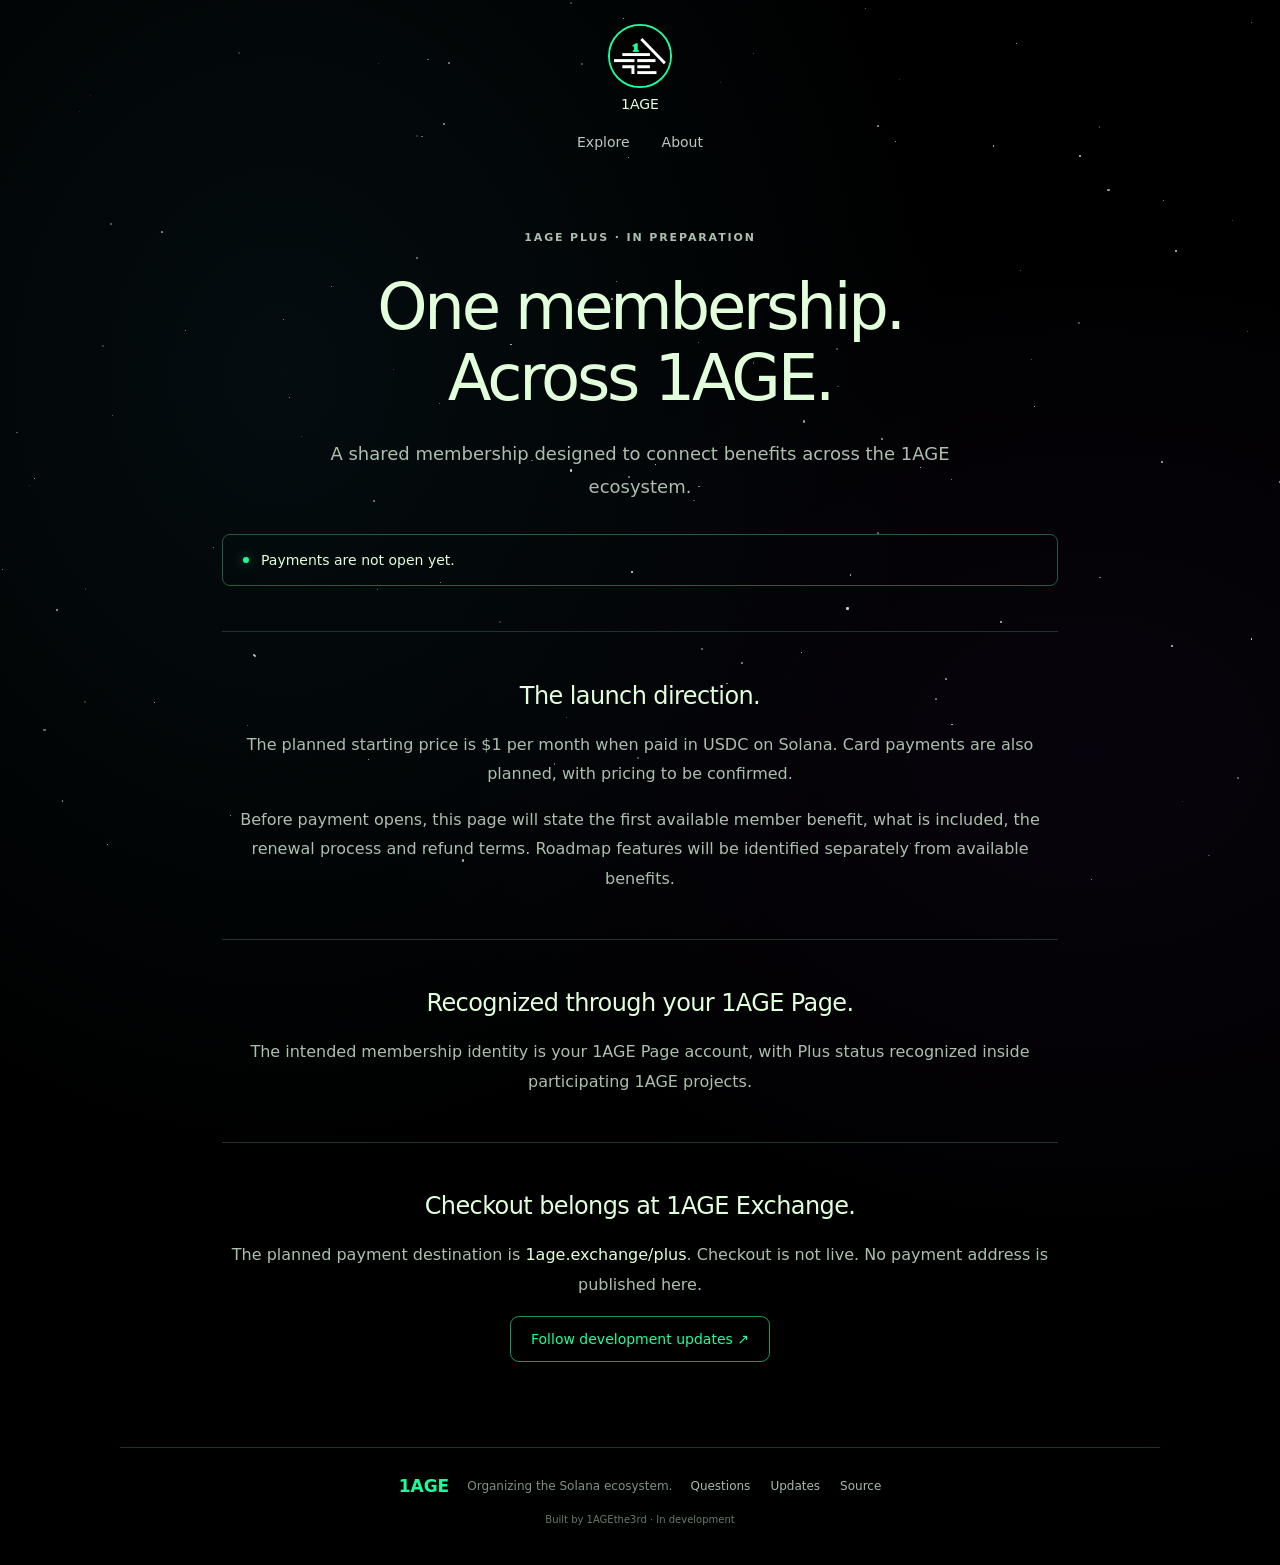
==== plus/index.html @ 96804abf "Unify flagship with 1AGE cosmic homepage" ====
<!doctype html>
<html lang="en"><head><meta charset="utf-8"><meta name="viewport" content="width=device-width,initial-scale=1">
<!-- 1AGE release: cosmic-console-20261019-r1 -->
<title>AGE</title><meta name="description" content="Learn about the planned 1AGE Plus membership, its $1 USDC pricing direction, and what will be published before payments open."><meta name="theme-color" content="#000000">
<link rel="canonical" href="https://1age.com/plus/"><meta property="og:type" content="website"><meta property="og:site_name" content="1AGE">
<meta property="og:title" content="1AGE Plus — Membership in preparation"><meta property="og:description" content="Learn about the planned 1AGE Plus membership, its $1 USDC pricing direction, and what will be published before payments open."><meta property="og:url" content="https://1age.com/plus/">
<meta property="og:image" content="https://1age.com/assets/1age-logo.png"><meta property="og:image:alt" content="1AGE logo"><meta name="twitter:card" content="summary">
<link rel="stylesheet" href="/style.css?v=console-r1">
<script type="application/ld+json">{"@context":"https://schema.org","@graph":[{"@type":"Organization","@id":"https://1age.com/#publisher","name":"1AGEthe3rd","url":"https://1age.com/about/","logo":"https://1age.com/assets/1age-logo.png","sameAs":["https://github.com/1AGEthe3rd"]},{"@type":"WebSite","@id":"https://1age.com/#website","name":"1AGE","alternateName":"1AGE.com","url":"https://1age.com/","description":"A discovery platform organizing the Solana ecosystem.","publisher":{"@id":"https://1age.com/#publisher"}},{"@type":"WebPage","@id":"https://1age.com/plus/#page","url":"https://1age.com/plus/","name":"1AGE Plus \u2014 Membership in preparation","description":"Learn about the planned 1AGE Plus membership, its $1 USDC pricing direction, and what will be published before payments open.","isPartOf":{"@id":"https://1age.com/#website"}}]}</script><link rel="stylesheet" href="/orbit-home.css?v=console-r1"><link rel="icon" href="/favicon.ico" sizes="16x16 32x32 48x48 64x64"><link rel="icon" type="image/png" sizes="96x96" href="/assets/favicon-1-96.png"><link rel="icon" type="image/svg+xml" sizes="any" href="/assets/favicon-1.svg?v=20261021"><link rel="apple-touch-icon" sizes="180x180" href="/assets/apple-touch-icon-1.png"></head>
<body class="content-page"><a class="skip" href="#main">Skip to content</a><div class="starfield" aria-hidden="true"></div>
<header class="site-header"><div class="header-hub"><div class="header-wings" id="header-wings" hidden></div><button class="brand" type="button" aria-label="1AGE menu" aria-expanded="false" aria-controls="header-wings"><span class="brand-circle"><img src="/assets/1age-logo.svg" alt="" width="84" height="84"></span><span class="brand-name">1AGE</span></button></div>
<nav aria-label="Main navigation"><a href="/ecosystem/">Explore</a><a href="/about/">About</a></nav></header>
<main id="main" class="article"><p class="eyebrow">1AGE PLUS · IN PREPARATION</p><h1>One membership.<br>Across 1AGE.</h1><p class="lead">A shared membership designed to connect benefits across the 1AGE ecosystem.</p><div class="membership-status"><span class="signal-dot"></span>Payments are not open yet.</div><section><h2>The launch direction.</h2><p>The planned starting price is $1 per month when paid in USDC on Solana. Card payments are also planned, with pricing to be confirmed.</p><p>Before payment opens, this page will state the first available member benefit, what is included, the renewal process and refund terms. Roadmap features will be identified separately from available benefits.</p></section><section><h2>Recognized through your 1AGE Page.</h2><p>The intended membership identity is your 1AGE Page account, with Plus status recognized inside participating 1AGE projects.</p></section><section><h2>Checkout belongs at 1AGE Exchange.</h2><p>The planned payment destination is <strong>1age.exchange/plus</strong>. Checkout is not live. No payment address is published here.</p></section><a class="button" href="/updates/">Follow development updates ↗</a></main>
<footer><a href="/">1AGE</a><span>Organizing the Solana ecosystem.</span><nav aria-label="Footer"><a href="/faq/">Questions</a><a href="/updates/">Updates</a><a href="https://github.com/1AGEthe3rd/1age" rel="noopener noreferrer">Source</a></nav><small>Built by 1AGEthe3rd · In development</small></footer>
<script src="/world.js?v=console-r1" defer></script><script src="/home-controls.js?v=console-r1" defer></script></body></html>
---- style.css ----
:root{color-scheme:dark;--green:#1bfd9c;--dormant:#e2ffdc;--muted:#9aa9a4;--line:#1b352b;--purple:#9945ff;font-family:Inter,ui-sans-serif,system-ui,-apple-system,BlinkMacSystemFont,"Segoe UI",sans-serif;background:#000;color:var(--dormant)}*{box-sizing:border-box}body{margin:0;background:radial-gradient(ellipse at 22% 24%,#07151a99,transparent 47%),radial-gradient(ellipse at 85% 48%,#14092060,transparent 46%),#000;min-height:100vh}a{color:var(--green);text-underline-offset:4px}button,input{font:inherit}button,a,input,summary{-webkit-tap-highlight-color:transparent}button{cursor:pointer}button:disabled{cursor:default}button:focus-visible,a:focus-visible,input:focus-visible,summary:focus-visible,.project-orbit:focus-visible{outline:2px solid var(--dormant);outline-offset:6px}button{color:var(--green);background:#06110c;border:1px solid var(--line)}a:hover{color:#fff}.sr-only{position:absolute;width:1px;height:1px;padding:0;margin:-1px;overflow:hidden;clip:rect(0,0,0,0);white-space:nowrap;border:0}.skip{position:fixed;top:0;left:16px;transform:translateY(-150%);z-index:30;padding:12px;background:#000}.skip:focus{transform:none}.site-header{max-width:1240px;margin:auto;padding:24px 32px;display:flex;align-items:center;justify-content:space-between;position:relative;z-index:4}.brand{display:inline-flex;gap:12px;align-items:center;color:#fff;text-decoration:none;font-size:21px;font-weight:800;letter-spacing:.02em}.brand img{object-fit:contain}.site-header nav{display:flex;gap:30px;align-items:center}.site-header nav a{font-size:14px;text-decoration:none;color:#bcc9c1}.site-header nav .plus-link{color:var(--green);border-bottom:1px solid var(--green);padding:9px 0}.plus-link span{margin-left:15px}.eyebrow{font-size:11px;font-weight:650;letter-spacing:.17em;line-height:1.8;color:var(--green)}.search-home{padding:28px 24px 0;text-align:center;position:relative;z-index:3}.search-home .eyebrow{margin:0 0 14px}.search-home h1{font-size:clamp(22px,3.2vw,42px);font-weight:500;letter-spacing:-.045em;margin:0 0 25px;color:#eef9f1}.search-form{display:flex;align-items:center;width:min(100%,640px);height:60px;margin:auto;border:1px solid #2a6750;border-radius:14px;background:#000e;box-shadow:0 0 30px #1bfd9c09}.search-form>span{font-size:31px;margin:0 15px;color:var(--green)}.search-form input{width:0;flex:1;min-width:0;background:none;border:0;color:#fff;padding:15px 0;outline-offset:0}.search-form input::placeholder{color:#71877a;font-size:14px}.search-form button{height:44px;padding:0 18px;margin-right:7px;border-radius:9px;border-color:#276047;background:#0a2417;font-size:13px}.search-form button:hover{background:var(--green);color:#000}.search-form button span{margin-left:10px}.quick-links{display:flex;gap:20px;flex-wrap:wrap;justify-content:center;margin-top:14px}.quick-links button{border:0;background:transparent;padding:7px 0;font-size:12px;color:#9baea0}.quick-links button:hover{color:var(--green)}.universe{text-align:center;max-width:1100px;margin:38px auto 50px;position:relative}.world-caption{font-size:11px;letter-spacing:.15em;display:flex;justify-content:center;align-items:center;gap:10px;color:var(--green)}.world-caption>span:last-child{color:#778d80;letter-spacing:0;margin-left:4px}.signal-dot{display:inline-block;width:6px;height:6px;border-radius:100%;background:var(--green);box-shadow:0 0 12px #1bfd9c99;flex:none}.world-scene{--earth:clamp(160px,26vw,300px);height:510px;position:relative;isolation:isolate;margin-top:8px}.project-orbit{position:absolute;width:min(88%,780px);height:400px;left:50%;top:50%;transform:translate(-50%,-50%);border:1px dashed #1bfd9c25;border-radius:50%;touch-action:none;z-index:3;outline-offset:10px}.project-planet{position:absolute;left:50%;top:50%;--planet-size:68px;width:var(--planet-size);height:var(--planet-size);border-radius:100%;background:radial-gradient(circle at 45% 35%,#15171b,#050708 75%);border:2px solid var(--accent);display:grid;place-items:center;color:var(--accent);text-decoration:none;transform:translate(calc(-50% + var(--x,0px)),calc(-50% + var(--y,0px)));will-change:transform}.project-planet:hover,.project-planet:active{background:var(--accent);color:#000}.project-planet svg{width:65%;height:65%;pointer-events:none}.project-planet>span{position:absolute;top:calc(100% + 7px);left:50%;transform:translateX(-50%);white-space:nowrap;font-size:10px;letter-spacing:.06em;color:var(--accent);background:#000d;padding:2px 7px;border-radius:4px;pointer-events:none}.world-globe{position:absolute;top:50%;left:50%;width:var(--earth);height:var(--earth);transform:translate(-50%,-50%);border:1px solid var(--green);border-radius:50%;padding:0;overflow:hidden;background:#1b1030;z-index:4;box-shadow:0 0 0 6px #1bfd9c09,0 0 45px #1bfd9c0b}.globe-texture{position:absolute;inset:0;background-image:url('/assets/world-atlas.png');background-size:600% 400%;background-position:0 0;background-repeat:no-repeat;border-radius:50%}.saturn{width:calc(var(--earth)*1.82);height:calc(var(--earth)*.50);border:1px solid #1bfd9caa;border-radius:50%;position:absolute;left:50%;top:50%;transform:translate(-50%,-50%) rotate(-16deg);background:radial-gradient(ellipse,transparent 56%,#1bfd9c20 57%,#1bfd9c0d 66%,transparent 67%);box-shadow:inset 0 0 0 10px #1bfd9c0b;pointer-events:none}.saturn.back{z-index:1}.saturn.front{z-index:5;clip-path:inset(50% 0 0 0)}.world-controls{display:flex;align-items:center;justify-content:center;gap:16px;margin:0 auto 18px;position:relative;z-index:4}.world-controls button{height:38px;width:42px;border:1px solid #24563e;border-radius:9px;font-size:21px}.world-controls span{font-size:11px;color:#81938a}.text-link{font-size:12px;text-decoration:none;color:var(--green);display:inline-block}.starfield{position:fixed;inset:0;pointer-events:none;overflow:hidden;z-index:0}.star{position:absolute;width:2px;height:2px;background:#b9e8dc;border-radius:50%;opacity:.4}.star.bright{width:3px;height:3px;box-shadow:0 0 10px 3px #70b9ff30;animation:shimmer 7s ease-in-out infinite}.star.bright::after{content:"";height:1px;width:11px;position:absolute;left:-4px;top:1px;background:#b5e8ff77}@keyframes shimmer{50%{opacity:.25}0%,100%{opacity:.9}}main,footer{position:relative}.results-section{max-width:1040px;margin:0 auto;padding:0 32px 45px}.results-header{display:flex;flex-wrap:wrap;gap:12px;justify-content:space-between;border-top:1px solid var(--line);padding-top:23px}.results-header h2{font-size:14px;font-weight:450;margin:0}.index-note{font-size:11px;color:#84988b}.results{display:grid;grid-template-columns:repeat(auto-fit,minmax(min(100%,270px),1fr));gap:20px;margin-top:20px}.result-card{padding:23px 0;border-top:1px solid var(--line)}.result-topline{display:flex;justify-content:space-between;align-items:center;gap:15px}.result-topline h2{font-size:20px;margin:0}.result-type,.result-status,.result-tags{font-size:11px;color:#8fa898}.result-status{text-transform:uppercase;letter-spacing:.1em}.result-description{font-size:14px;line-height:1.7;color:#b8c9bd}.result-tags{display:flex;flex-wrap:wrap;gap:10px;margin-bottom:20px}.result-link{font-size:12px}.empty-state{padding:15px 0;color:#b8c9bd;font-size:14px}.platform-intro{max-width:1040px;margin:auto;padding:45px 32px 65px;border-top:1px solid var(--line)}.platform-intro h2,.plus-strip h2{font-size:clamp(27px,4vw,43px);font-weight:450;line-height:1.2;letter-spacing:-.035em;margin:18px 0}.platform-intro>p:not(.eyebrow){max-width:600px;line-height:1.85;color:#a8bcae;font-size:15px}.platform-intro .text-link{margin-top:10px}.plus-strip{max-width:976px;margin:0 auto 70px;border-top:1px solid #24533d;border-bottom:1px solid #24533d;background:linear-gradient(100deg,#0b201260,#0000);padding:35px 25px;display:flex;gap:40px;justify-content:space-between;align-items:center}.plus-strip h2{font-size:27px}.plus-strip p:not(.eyebrow){color:#9eafa4;line-height:1.7;max-width:510px;font-size:14px}.button{display:inline-block;border:1px solid #1bfd9c99;color:var(--green);padding:14px 20px;border-radius:9px;text-decoration:none;font-size:13px;white-space:nowrap}.button:hover{background:var(--green);color:#000}footer{max-width:1040px;margin:auto;padding:28px 32px 40px;border-top:1px solid var(--line);display:flex;flex-wrap:wrap;gap:18px;align-items:center;font-size:12px;color:#7e9285}footer>a{font-size:17px;font-weight:700;text-decoration:none}footer nav{margin-left:auto;display:flex;gap:20px}footer nav a{color:#a7baad;text-decoration:none}footer small{flex-basis:100%;font-size:10px;color:#657b6c}.article{max-width:900px;padding:55px 32px 85px;margin:auto}.article>h1{font-size:clamp(35px,6vw,64px);font-weight:450;letter-spacing:-.05em;line-height:1.1;margin:24px 0}.lead{font-size:18px;line-height:1.8;color:#acbfaf;max-width:700px}.article section,.directory-entry,.update-entry{margin-top:45px;border-top:1px solid var(--line);padding-top:30px;scroll-margin-top:24px}.article h2{font-size:24px;font-weight:500;letter-spacing:-.025em}.article p{line-height:1.85;color:#acbfaf}.article a{font-size:14px}.article strong{color:var(--dormant);font-weight:500}.ecosystem-entry{display:flex;gap:30px}.entry-icon{flex:none;width:58px;height:58px;color:var(--accent);margin-top:8px}.entry-icon svg{width:100%;height:100%}.ecosystem-entry h2{margin:10px 0;color:var(--accent)}.ecosystem-entry .lead-small{font-size:19px;color:var(--dormant);margin:0}.ecosystem-entry .eyebrow{font-size:10px}.membership-status{margin:30px 0;padding:17px 20px;border:1px solid #255c41;display:flex;align-items:center;gap:12px;font-size:14px;border-radius:8px}.article details{border-bottom:1px solid var(--line);padding:25px 0}.article summary{cursor:pointer;font-size:18px;line-height:1.6}.article details p{margin-bottom:0}.update-entry time{font-size:12px;color:var(--green)}.directory-entry .eyebrow{font-size:10px}
@media(min-width:1200px){.world-scene{height:550px}.project-orbit{height:420px}}@media(max-width:700px){.search-home h1{font-size:28px;margin-bottom:20px}.search-form{height:56px}.quick-links{gap:20px}.universe{margin-top:34px}.world-caption{font-size:9px;gap:7px}.world-caption>span:last-child{font-size:10px}.world-scene{--earth:clamp(150px,42vw,230px);height:390px;margin-top:4px}.project-orbit{width:76%;height:300px}.project-planet{--planet-size:54px}.project-planet>span{font-size:8px}.world-controls{gap:10px}.world-controls span{font-size:10px}.world-controls button{width:36px;height:34px}.results-section,.platform-intro{padding-left:24px;padding-right:24px}.plus-strip{margin:0 24px 50px;display:block;padding:25px 0;background:transparent}.plus-strip .button{margin-top:14px}.article{padding:35px 24px 65px}.lead{font-size:16px}.ecosystem-entry{gap:20px}.entry-icon{width:40px;height:40px}.article h2{font-size:22px}footer{margin:0 24px;padding:25px 0}footer>span{font-size:10px}}@media(max-width:370px){.search-home h1{font-size:25px}.world-caption>span:last-child{display:none}.project-planet{--planet-size:48px}.project-orbit{width:74%;height:275px}}

/* Shared cinematic World treatment. */
[hidden]{display:none!important}
.site-header{flex-direction:column;justify-content:center;gap:20px;padding:24px 20px 12px}
.brand{flex-direction:column;gap:3px;font-size:25px;letter-spacing:.12em;line-height:1.2}
.brand img{width:84px;height:84px;aspect-ratio:1;object-fit:contain;border-radius:50%;background:#000}
.site-header nav{justify-content:center;gap:32px}
.site-header nav a{display:inline-block;font-size:14px}
.search-home{padding-top:20px}
.search-form{display:grid;grid-template-columns:44px minmax(0,1fr) auto;gap:10px;padding:7px;height:auto;min-height:60px}
.search-form>span{margin:0;font-size:30px}
.search-form input{appearance:none;-webkit-appearance:none;display:block;width:100%;min-width:0;max-width:100%;height:44px;padding:10px 4px;margin:0;border:0;border-radius:5px;background:#000;box-shadow:none;outline:none}
.search-form input:focus-visible{outline:0;box-shadow:inset 0 -2px var(--green)}
.search-form:focus-within{border-color:var(--green);box-shadow:0 0 18px #1bfd9c18}
.search-form button{margin:0;flex-shrink:0;white-space:nowrap}
.world-scene{touch-action:auto}
.project-orbit{z-index:6;pointer-events:none}
.project-planet{pointer-events:auto;background:#000}
.project-planet.is-selected{box-shadow:0 0 0 4px #000,0 0 0 5px var(--accent)}
.project-planet:hover,.project-planet:active{background:var(--accent);color:#000}
.globe-texture{background-image:url('/assets/world-surface.png');background-size:200% 100%}
.globe-blend{opacity:0}
.saturn{background:transparent url('/assets/world-ring.svg') center/100% 100% no-repeat;border:0;box-shadow:none;animation:ring-balance 110s ease-in-out infinite;transform-origin:center}
@keyframes ring-balance{0%,100%{transform:translate(-50%,-50%) rotate(-16deg) scaleY(1)}33%{transform:translate(-50%,-50%) rotate(-13deg) scaleY(1.07)}66%{transform:translate(-50%,-50%) rotate(-19deg) scaleY(.96)}}
.project-preview{width:100%;margin:0 auto 60px;padding:30px 0 0;border-top:1px solid var(--line);text-align:center}
.project-preview>h2{font-size:clamp(26px,4vw,40px);font-weight:500;margin:12px 20px;color:var(--dormant)}
.project-preview>p{margin:12px 24px;color:#a8bcae;line-height:1.7}
.project-preview>p.eyebrow{color:var(--green)}
.preview-controls{display:flex;justify-content:center;align-items:center;gap:18px;margin:22px 0}
.preview-controls button{width:40px;height:36px;border-radius:9px;font-size:20px}
.preview-controls span{font-size:12px;color:var(--muted)}
.preview-track{display:flex;gap:24px;overflow-x:auto;overscroll-behavior-x:contain;scroll-snap-type:x mandatory;padding:8px max(24px,calc((100vw - 1320px)/2)) 26px;scrollbar-color:#1bfd9c60 #070c09;scroll-padding-inline:24px;text-align:center}
.preview-card{display:flex;flex:0 0 clamp(300px,32vw,450px);flex-direction:column;align-items:center;scroll-snap-align:start;border:1px solid #1b352b;border-radius:18px;background:#000;color:var(--dormant);padding:0 24px 28px;text-decoration:none;overflow:hidden}
.preview-card:hover{border-color:var(--accent);color:var(--dormant)}
.preview-art{width:calc(100% + 48px);height:170px;display:grid;place-items:center;background:radial-gradient(ellipse at center,#11231c 0,#000 70%);color:var(--accent);position:relative;margin-bottom:24px}
.preview-art::before{content:'';position:absolute;width:170px;height:55px;border:1px solid var(--accent);border-radius:50%;transform:rotate(-20deg);opacity:.45}
.preview-art svg{position:relative;width:75px;height:75px;padding:8px;border-radius:50%;background:#000}
.preview-card h3{font-size:23px;font-weight:500;line-height:1.3;margin:12px 0}
.preview-card p{font-size:14px;line-height:1.8;color:#9fb3a5;margin:0 0 24px}
.preview-card .text-link{margin-top:auto}
.platform-intro,.plus-strip,.article{text-align:center}
.platform-intro>p:not(.eyebrow),.plus-strip p:not(.eyebrow),.lead{margin-left:auto;margin-right:auto}
.plus-strip{flex-direction:column;gap:12px}
.ecosystem-entry{flex-direction:column;align-items:center;gap:12px}
footer{justify-content:center;text-align:center}footer nav{margin-left:0;justify-content:center}footer small{text-align:center}
@media(max-width:700px){.brand img{width:76px;height:76px}.search-form{grid-template-columns:30px minmax(0,1fr) auto;gap:6px}.search-form button{padding:0 12px}.search-form button span{margin-left:4px}.search-form input::placeholder{font-size:12px}.preview-track{gap:16px;padding-left:24px;padding-right:24px}.preview-card{flex-basis:82vw;max-width:380px}.preview-art{height:145px}.project-preview{margin-bottom:40px}}
@media(prefers-reduced-motion:reduce){*,*::before,*::after{animation:none!important;scroll-behavior:auto!important}.project-planet{will-change:auto}}

/* Interactive workspace: circular previews directly beneath the World controls. */
.world-globe{border-color:#9945ff;background:#000;box-shadow:0 0 0 6px #9945ff10,0 0 35px #9945ff14}
.universe{margin-bottom:4px}
.world-controls{margin-bottom:6px}
.project-preview{border:0;margin-top:0;padding-top:4px;margin-bottom:20px}
.orbit-preview-heading{display:flex;justify-content:center;align-items:center;gap:14px;margin:2px 20px 10px}
.orbit-preview-heading .eyebrow{margin:0}
.orbit-preview-heading h2{font-size:18px;font-weight:500;margin:0}
.preview-track{padding-top:8px;padding-bottom:12px;gap:28px}
.preview-card{flex-basis:clamp(240px,28vw,360px);border:0;background:transparent;border-radius:0;padding:0 12px 12px;overflow:visible}
.preview-card:hover{border:0}
.preview-art{width:100%;height:auto;aspect-ratio:1;border-radius:50%;border:2px solid var(--accent);background:radial-gradient(circle at 45% 40%,#10231c,#000 70%);overflow:hidden;margin:0 0 14px;box-shadow:inset 0 0 35px #000}
.preview-art::before{width:80%;height:27%;opacity:.6}
.preview-art svg{width:38%;height:38%;padding:8%;box-sizing:content-box;border:1px solid var(--accent)}
.preview-card:hover .preview-art{box-shadow:0 0 22px #1bfd9c18,inset 0 0 35px #000}
.preview-card .eyebrow{font-size:10px}
.preview-card h3{font-size:18px;line-height:1.45;margin:8px 0}
.preview-card p{position:absolute;width:1px;height:1px;overflow:hidden;clip-path:inset(50%);white-space:nowrap}
.preview-card .text-link{font-size:11px;margin-top:5px}
.preview-controls{margin:6px 0 20px}
.workspace-links{display:flex;flex-wrap:wrap;justify-content:center;gap:28px;padding:16px 24px 32px}
.workspace-links a{font-size:13px;text-decoration:none}
@media(max-width:700px){.preview-track{gap:18px}.preview-card{flex-basis:68vw;max-width:300px}.preview-art{height:auto}.orbit-preview-heading{gap:10px}.orbit-preview-heading h2{font-size:16px}}

/* One compact emblem/name lockup, reused by every project header. */
.brand{gap:0}
.brand-name{position:relative;margin-top:-20px;line-height:1;font-size:22px;letter-spacing:.08em;z-index:1}
.world-entry{position:absolute;z-index:8;left:50%;top:calc(50% + var(--earth)*.1);transform:translateX(-50%);background:#000;border:1px solid var(--green);border-radius:30px;padding:12px 17px;font-size:11px;font-weight:700;letter-spacing:.08em;white-space:nowrap;box-shadow:0 0 18px #000}
.world-entry:hover{background:var(--green);color:#000}
.world-entry>span{font-size:18px;vertical-align:middle;margin-right:5px}
.project-switcher{margin:0 auto 22px;width:min(100%,1000px);padding:0 24px}
.strip-heading{display:flex;justify-content:center;gap:16px;align-items:center;margin-bottom:10px}
.strip-heading h2{font-size:11px;letter-spacing:.15em;color:var(--green);font-weight:600}
.strip-heading>span{font-size:11px;color:var(--muted)}
.project-strip{display:flex;gap:24px;overflow-x:auto;scroll-snap-type:x mandatory;scroll-padding-inline:12px;overscroll-behavior-x:contain;padding:12px 12px 20px;scrollbar-color:#1bfd9c60 #070c09}
.project-tile{display:flex;flex:0 0 144px;flex-direction:column;align-items:center;gap:12px;background:transparent;border:0;padding:4px 4px 10px;scroll-snap-align:center;color:var(--accent);font-size:12px}
.project-tile-icon{display:grid;place-items:center;width:102px;height:102px;border-radius:50%;border:2px solid var(--accent);background:#000}
.project-tile-icon svg{width:58%;height:58%;pointer-events:none}
.project-tile[aria-pressed="true"] .project-tile-icon{background:var(--accent);color:#000;box-shadow:0 0 18px #1bfd9c18}
.preview-card{flex:0 0 42%;max-width:none}
.preview-art{width:min(100%,340px);align-self:center}
.preview-track,.project-strip{cursor:grab;user-select:none;-webkit-user-select:none}
.is-dragging{cursor:grabbing;scroll-snap-type:none}
.workspace-links button{border:0;background:transparent;padding:0;font-size:13px}
.world-dialog{width:min(460px,calc(100vw - 36px));max-height:85vh;overflow:auto;padding:32px 28px;background:#000;color:var(--green);border:1px solid var(--green);border-radius:24px;text-align:center;box-shadow:0 0 80px #1bfd9c12}
.world-dialog::backdrop{background:#000c;backdrop-filter:blur(5px)}
.world-dialog h2{font-size:27px;font-weight:500;margin:16px 0 24px}
.world-dialog p{font-size:13px;line-height:1.8;color:#b0c7b9}
.world-dialog .eyebrow{color:var(--green)}
.world-dialog .dialog-close{position:absolute;right:12px;top:10px;font-size:26px;border:0;background:transparent;width:36px;height:36px}
.world-native-link{display:block;padding:16px;border:1px solid var(--green);border-radius:30px;background:var(--green);color:#000;text-decoration:none;font-size:16px;font-weight:650}
.world-dialog>[data-browse-projects]{display:block;width:100%;padding:14px;border-radius:30px;margin:22px 0 16px;border-color:#2b6d4e;background:#000}
.world-dialog .world-entry-note{font-size:11px;color:#849d8c;margin-bottom:0}
@media(max-width:700px){.brand-name{margin-top:-18px;font-size:20px}.project-switcher{padding:0 16px}.project-tile{flex-basis:124px}.project-tile-icon{width:90px;height:90px}.project-strip{gap:16px}.preview-card{flex-basis:78%;max-width:none}.preview-art{width:min(100%,300px)}.world-entry{padding:8px 12px;font-size:9px;top:calc(50% + var(--earth)*.08)}}

/* The homepage is a viewport-sized workspace, on mouse and touch laptops alike. */
.home-screen{height:100vh;height:100dvh;min-height:0;display:flex;flex-direction:column;padding:env(safe-area-inset-top) env(safe-area-inset-right) env(safe-area-inset-bottom) env(safe-area-inset-left)}
.home-screen .site-header{flex:none;width:100%;padding:6px 16px 8px;gap:0}
.home-screen .brand img{width:64px;height:64px}
.home-screen .brand-name{font-size:18px;margin-top:-16px}
.home-screen #main{flex:1;min-height:0;display:flex;flex-direction:column}
.home-screen .search-home{flex:none;padding:0 20px}
.home-screen .search-home h1.sr-only{margin:0}
.home-screen .search-form{min-height:52px;padding:4px;grid-template-columns:34px minmax(0,1fr) auto}
.home-screen .search-form input{height:40px;font-size:16px}
.home-screen .search-form button{height:40px}
.home-screen .quick-links{margin-top:4px;gap:20px}
.home-screen .quick-links button{padding:5px 0;font-size:11px}
.home-screen .universe{flex:1;min-height:0;display:flex;flex-direction:column;width:min(100%,1100px);margin:0 auto}
.home-screen .world-scene{flex:1;min-height:0;height:auto;margin:0;container-type:size;--earth:min(34cqw,max(40px,calc(100cqh - 180px)),300px)}
.home-screen .project-orbit{width:min(calc(100cqw - 100px),max(120px,calc(180cqh - 180px)),780px);height:min(420px,max(60px,calc(100cqh - 120px)))}
.home-screen .project-planet{--planet-size:clamp(40px,min(9cqw,16cqh),76px)}
.home-screen .world-controls{flex:none;min-height:44px;gap:14px;padding:4px 12px 8px;margin:0}
.home-screen .world-controls button{height:34px;width:40px}
.home-screen .world-controls span{font-size:11px}
.home-screen .world-entry{font-size:10px;padding:9px 14px}
.home-screen .project-planet>span{font-size:9px;top:calc(100% + 4px)}
.world-scene,.project-orbit,.project-planet,.world-globe,.world-entry{touch-action:pinch-zoom}
.world-scene{user-select:none;-webkit-user-select:none}
.project-planet{-webkit-user-drag:none}
.home-screen .results-section{position:fixed;z-index:25;left:50%;top:150px;transform:translateX(-50%);width:min(calc(100% - 32px),850px);max-height:calc(100dvh - 180px);overflow:auto;overscroll-behavior:contain;background:#000;border:1px solid #276047;border-radius:20px;padding:18px 22px;box-shadow:0 12px 80px #000}
.home-screen .results-header{padding-top:0;border:0;align-items:center;gap:8px}
.home-screen .results-header .index-note{flex-basis:100%}
.home-screen [data-close-results]{margin-left:auto;width:36px;height:36px;border-radius:50%;font-size:24px;flex:none}
@media(max-width:700px){
 .home-screen .site-header{padding-top:4px;padding-bottom:7px}
 .home-screen .brand img{width:58px;height:58px}
 .home-screen .brand-name{font-size:17px;margin-top:-15px}
 .home-screen .search-home{padding:0 14px}
 .home-screen .search-form{grid-template-columns:24px minmax(0,1fr) auto;gap:4px}
 .home-screen .quick-links{gap:16px}
 .home-screen .world-scene{--earth:min(48cqw,max(40px,calc(100cqh - 154px)),230px)}
 .home-screen .project-orbit{width:calc(100cqw - 76px);height:min(440px,max(60px,calc(100cqh - 104px)))}
 .home-screen .project-planet{--planet-size:clamp(40px,min(14cqw,17cqh),60px)}
 .home-screen .world-controls{gap:10px}
 .home-screen .world-controls span{font-size:10px}
 .home-screen .saturn{display:none;animation:none}
 .home-screen .world-entry{font-size:9px;padding:7px 9px}
}
@media(max-height:480px){
 .home-screen .site-header{padding:2px 12px 4px}
 .home-screen .brand img{width:42px;height:42px}
 .home-screen .brand-name{font-size:13px;margin-top:-11px}
 .home-screen .quick-links{display:none}
 .home-screen .search-form{min-height:44px}
 .home-screen .search-form input,.home-screen .search-form button{height:34px}
 .home-screen .world-controls{min-height:38px;padding-bottom:4px}
}
---- orbit-home.css ----
:root{--ui-planet-size:64px;--planet-label-gap:6px}
.header-hub{position:relative;width:100%;display:flex;justify-content:center}
.brand{position:relative;display:flex;align-items:center;flex-direction:column;padding:0;gap:var(--planet-label-gap);border:0;background:transparent;color:var(--dormant);font:inherit;letter-spacing:0;z-index:2}
.brand-circle,.header-planet-circle{width:var(--ui-planet-size);height:var(--ui-planet-size);border:2px solid var(--purple);border-radius:50%;display:grid;place-items:center;background:#000;overflow:hidden}
.home-screen .brand .brand-circle img,.brand .brand-circle img{width:100%;height:100%;padding:4px;border:0;border-radius:50%;background:transparent;object-fit:contain}
.brand[aria-expanded="true"] .brand-circle,.brand:active .brand-circle{background:var(--purple);box-shadow:0 0 18px #9945ff80}
.home-screen .brand-name,.brand-name{margin:0;font-size:14px;font-weight:500;line-height:20px;letter-spacing:0}
.home-screen .site-header{padding:10px 12px 8px;min-height:0}
.header-wings{position:absolute;inset:0;pointer-events:none}
.header-planet{position:absolute;left:50%;top:0;transform:translateX(calc(-50% + var(--slot)*(var(--ui-planet-size) + 16px)));pointer-events:auto;display:flex;align-items:center;flex-direction:column;gap:var(--planet-label-gap);border:0;background:transparent;color:var(--green);text-decoration:none;padding:0;font-size:14px;line-height:20px;white-space:nowrap}
.header-planet-circle{border-color:var(--green);font-size:19px;font-weight:600}
.header-planet-circle svg{width:62%;height:62%}
.header-planet:active .header-planet-circle{background:var(--green);color:#000;box-shadow:0 0 18px #1bfd9c80}
.header-planet:disabled{opacity:.38;cursor:default}
.home-screen .search-form input{font-size:16px}
.home-screen .quick-links button{font-size:14px}
.home-screen .world-scene{--earth:180px}
.home-screen .project-orbit{width:var(--orbit-diameter,320px);height:var(--orbit-diameter,320px)}
.home-screen .project-planet{--planet-size:var(--ui-planet-size)}
.home-screen .project-planet>span{font-size:14px;line-height:20px;letter-spacing:0;top:calc(100% + var(--planet-label-gap));padding:0 5px}
.home-screen .project-planet[data-upper="true"]>span{top:auto;bottom:calc(100% + var(--planet-label-gap))}
.home-screen .world-scene:not(.showing-peek) .project-planet.is-selected{background:#000;color:var(--accent);box-shadow:none}
.home-screen .showing-peek .project-planet.is-selected{background:var(--accent);color:#000;box-shadow:0 0 0 3px #000,0 0 20px var(--accent)}
.home-screen .world-controls{min-height:24px;padding:0 90px 6px;gap:0}
.home-screen .world-controls>span{font-size:13px;line-height:18px;color:#c3dacc;text-align:center}
.home-screen .world-controls button{position:fixed;bottom:max(18px,env(safe-area-inset-bottom));width:var(--ui-planet-size);height:var(--ui-planet-size);min-width:44px;min-height:44px;border-radius:50%;border:2px solid var(--green);background:#000;color:var(--green);font-size:30px;box-shadow:0 0 0 4px #1bfd9c09;z-index:12;touch-action:manipulation}
.home-screen [data-rotate="-1"]{left:max(18px,env(safe-area-inset-left))}
.home-screen [data-rotate="1"]{right:max(18px,env(safe-area-inset-right))}
.home-screen .world-controls button:active{background:var(--green);color:#000;box-shadow:0 0 20px #1bfd9c70}
.home-screen .world-entry{visibility:hidden;pointer-events:none;top:calc(50% + var(--earth)*.27);padding:8px 20px;font-size:15px;letter-spacing:0;border-radius:30px;z-index:10;color:var(--green);text-decoration:none;background:#000}
.home-screen .globe-hover:not(.showing-peek) .world-entry,.home-screen .globe-selected:not(.showing-peek) .world-entry,.home-screen .world-entry:focus-visible{visibility:visible;pointer-events:auto}
.home-screen .world-entry:hover,.home-screen .world-entry:active{background:var(--green);color:#000}
.world-globe::after{content:'';position:absolute;inset:0;background:var(--green);opacity:0;z-index:3;pointer-events:none;transition:opacity .12s}
.globe-selected:not(.showing-peek) .world-globe::after,.globe-pressed:not(.showing-peek) .world-globe::after{opacity:.68}
.globe-selected:not(.showing-peek) .world-globe,.globe-pressed:not(.showing-peek) .world-globe{border-color:var(--green);box-shadow:0 0 28px #1bfd9c80}
.world-letter{position:absolute;left:50%;top:47%;z-index:4;font-size:clamp(14px,2vw,22px);font-weight:700;white-space:nowrap;color:#e2ffdc;text-shadow:0 2px 5px #000;pointer-events:none;transform:translate(-50%,-50%)}
.globe-selected .world-letter,.globe-pressed .world-letter{color:#000;text-shadow:none}
.showing-peek .world-letter{display:none}
.project-peek{position:absolute;inset:0;width:100%;height:100%;object-fit:cover;border-radius:50%;z-index:5;pointer-events:none}
.preview-expand{position:absolute;z-index:10;left:calc(50% + var(--earth)*.44);top:calc(50% + var(--earth)*.26);width:44px;height:44px;font-size:26px;border:2px solid var(--purple);border-radius:50%;background:#000}
.preview-expand:active{background:var(--purple);color:#000}
.preview-view{width:min(82vw,76dvh,700px);aspect-ratio:1;padding:0;border:2px solid var(--purple);border-radius:50%;background:#000;overflow:visible;box-shadow:0 0 55px #9945ff30}
.preview-view>img{width:100%;height:100%;display:block;object-fit:cover;border-radius:50%}
.preview-view form{position:absolute;bottom:-52px;left:calc(50% - 22px)}
.preview-view button{width:44px;height:44px;border-radius:50%;font-size:28px;background:#000;border-color:var(--purple)}
.preview-view::backdrop,.header-contact::backdrop,.gesture-guide::backdrop{background:#000d}
.header-contact,.gesture-guide{width:min(360px,calc(100vw - 24px));padding:30px 24px;border:2px solid var(--purple);border-radius:28px;background:#000;color:var(--green);text-align:center;max-height:calc(100dvh - 24px);overflow:auto}
.header-contact p,.gesture-guide p{font-size:16px;line-height:1.6;color:#e2ffdc}
.header-contact>a{display:block;margin:16px 0}
.header-contact form button{position:absolute;right:10px;top:8px;border:0;background:transparent;font-size:24px}
.gesture-guide label{display:block;font-size:15px;margin:20px 0}
.gesture-guide input{accent-color:var(--green);width:18px;height:18px;vertical-align:middle}
.gesture-guide>button{border-radius:24px;background:var(--green);color:#000;padding:12px 24px;font-size:16px}
.gesture-visual{display:flex;align-items:center;justify-content:center;gap:22px;font-size:28px}
.demo-globe{display:grid;place-items:center;border:2px solid var(--purple);border-radius:50%;width:64px;height:64px;animation:gesture-demo 2.6s ease-in-out infinite}
@keyframes gesture-demo{25%{transform:translateX(-12px) rotate(-20deg)}75%{transform:translateX(12px) rotate(20deg)}}
.world-help{position:absolute;top:10px;right:12px;width:44px;height:44px;border-radius:50%;font-size:20px;background:#000;border-color:var(--purple);z-index:9}
@media(min-width:701px) and (any-pointer:coarse){.home-screen .search-form input{font-size:18px}.home-screen .search-form button{font-size:16px}}
@media(max-width:700px){.home-screen .brand-name,.home-screen .project-planet>span,.header-planet{font-size:13px}.home-screen .world-controls>span{font-size:12px}.header-planet{transform:translateX(calc(-50% + var(--slot)*(var(--ui-planet-size) + 10px)))}}
@media(max-height:500px){.home-screen .site-header{position:absolute;top:4px;left:12px;width:60px;padding:0;z-index:15}.home-screen .site-header:has(.brand[aria-expanded="true"]){left:0;width:100%;padding:5px 0;background:#000}.home-screen .search-home{padding:8px 14px 0 84px}.home-screen .quick-links{display:none}}
/* Shared console theme, responsive to available space rather than device name. */
[hidden]{display:none!important}
.brand-circle{border-color:var(--green)}
.brand[aria-expanded="true"] .brand-circle,.brand:active .brand-circle,.brand.is-pressing .brand-circle{background:var(--green);box-shadow:0 0 20px #1bfd9c70}
.home-screen .brand .brand-circle img,.brand .brand-circle img{padding:0;transform:scale(1.23)}
.header-planet,.pop-planet{color:#fff}
.header-planet-circle{border-color:#fff;color:#fff}
.header-planet.is-pressing,.pop-planet.is-pressing{color:var(--green)}
.header-planet.is-pressing .header-planet-circle,.pop-planet.is-pressing .pop-circle{background:var(--green);color:#000;border-color:var(--green)}
.brand-circle,.header-planet-circle,.pop-circle,.project-planet,.search-circle{transition:scale .14s,background .14s,box-shadow .14s}
.is-pressing .brand-circle,.is-pressing .header-planet-circle,.is-pressing .pop-circle,.project-planet.is-pressing,.search-circle.is-pressing{scale:1.10}
.project-planet.is-pressing{background:var(--accent)!important;color:#000!important;box-shadow:0 0 20px var(--accent)!important}
.project-planet.is-pressing>span{color:var(--green)}
.home-screen .project-orbit{height:var(--orbit-height,var(--orbit-diameter,320px))}
.home-screen .search-home{position:relative;display:flex;align-items:center;flex-direction:column;padding:0 12px 4px;flex:none;z-index:16}
.search-circle{display:grid;place-items:center;width:44px;height:44px;border-radius:50%;border:2px solid var(--green);background:#000;color:var(--green);font-size:30px;line-height:1}
.search-circle[aria-expanded="true"]{background:var(--green);color:#000}
.home-screen .search-form{width:min(780px,calc(100vw - 32px));margin:8px auto 0;box-sizing:border-box;display:flex;gap:8px}
.home-screen .search-form input{min-width:0;flex:1;width:0;outline:0;border:0;box-shadow:none;background:transparent}
.home-screen .quick-links{display:none}
.home-screen .world-controls button{font-size:24px;font-weight:700}
.menu-open .project-orbit{visibility:hidden;pointer-events:none}
.side-menu{position:fixed;z-index:25;bottom:calc(var(--ui-planet-size) + 42px);display:flex;flex-direction:column;gap:16px;padding:16px;background:#000e;border-radius:40px;border:1px solid #294437;max-height:calc(100dvh - 150px);overflow:auto}
.side-menu[data-side="L"]{left:max(12px,env(safe-area-inset-left))}.side-menu[data-side="R"]{right:max(12px,env(safe-area-inset-right))}
.pop-planet{display:flex;align-items:center;flex-direction:column;gap:6px;text-decoration:none;font-size:13px}.pop-circle{width:var(--ui-planet-size);height:var(--ui-planet-size);border:2px solid #fff;border-radius:50%;background:#000;display:grid;place-items:center;font-size:28px}
.planet-options{border:2px solid var(--green);border-radius:28px;background:#000;color:white;max-width:calc(100vw - 30px);padding:24px;min-width:230px;text-align:center}.planet-options::backdrop{background:#000a}.planet-options form{text-align:right}.planet-options button,.planet-options a{display:block;border:1px solid #fff;border-radius:25px;padding:12px 20px;color:white;background:black;text-decoration:none;margin:10px auto}.planet-options :is(button,a):active{background:var(--green);color:black}
.starfield .star{border-radius:50%;background:#fff;box-shadow:none;animation:gentle-star 9s ease-in-out infinite alternate}.starfield .star::before,.starfield .star::after{display:none}@keyframes gentle-star{to{opacity:.18}}
.world-letter{inset:50% auto auto 50%;transform:none!important;font-size:clamp(15px,2vw,24px);width:0;height:0}.world-letter b{position:absolute;top:0;left:0;display:block;font:inherit}
.console-controls{display:none}
@media(max-height:600px) and (orientation:landscape){
 .home-screen .site-header{position:absolute;top:8px;left:10px;width:58px;padding:0;z-index:24}.home-screen .site-header:has(.brand[aria-expanded="true"]){left:0;width:100%;background:#000e}
 .home-screen .brand-circle{width:46px;height:46px}.home-screen .brand-name{font-size:12px;line-height:14px}.home-screen .search-home{position:absolute;top:10px;left:calc(50% - 22px);padding:0}.home-screen.search-open .search-home{left:80px;right:80px}.home-screen .search-form{width:min(580px,calc(100vw - 170px));margin-top:4px;background:#000}.home-screen #main{padding-top:52px}.home-screen .universe{padding:0 100px}.home-screen .world-controls{padding-bottom:8px}.home-screen .world-controls>span{font-size:11px}.home-screen .header-planet{font-size:11px}.home-screen .world-scene{min-height:0}
}
.console-mode .console-controls{display:block}.console-mode .world-controls>button{bottom:14px;width:44px;height:44px;min-width:44px;min-height:44px;z-index:32}.console-mode .world-controls>[data-rotate="-1"]{left:134px}.console-mode .world-controls>[data-rotate="1"]{right:134px}
.stick{position:fixed;bottom:28px;width:100px;height:100px;border:2px solid var(--green);border-radius:50%;background:#000d;color:var(--green);touch-action:none;z-index:28;overflow:visible}.stick-left{left:max(16px,env(safe-area-inset-left))}.stick-right{right:max(16px,env(safe-area-inset-right))}.stick span{position:absolute;top:50%;left:50%;width:51px;height:51px;display:grid;place-items:center;border:2px solid var(--green);border-radius:50%;background:#041b11;transform:translate(-50%,-50%);font-size:20px;font-weight:700;pointer-events:none}
.game-buttons{position:fixed;right:24px;bottom:145px;display:grid;grid-template-columns:repeat(3,36px);grid-template-rows:repeat(3,30px);z-index:28}.game-buttons button,.altitude-buttons button,.console-menu{border:2px solid var(--green);color:white;background:#000;border-radius:50%;width:36px;height:36px;touch-action:none;padding:0}.game-buttons [data-game="Y"]{grid-area:1/2}.game-buttons [data-game="X"]{grid-area:2/1}.game-buttons [data-game="B"]{grid-area:2/3}.game-buttons [data-game="A"]{grid-area:3/2}.altitude-buttons{position:fixed;bottom:250px;right:27px;display:flex;gap:18px;z-index:28}.console-controls .is-pressing{background:var(--green);color:black;scale:1.08}.console-menu{position:fixed;bottom:14px;left:calc(50% - 18px);z-index:32}
@media(max-height:350px){.game-buttons{bottom:132px}.altitude-buttons{bottom:226px}.home-screen .world-controls>span{visibility:hidden}}
@media(prefers-reduced-motion:reduce){.starfield .star{animation:none}.brand-circle,.header-planet-circle,.pop-circle,.project-planet{transition:none}}

.pop-circle svg{width:62%;height:62%;fill:none;stroke:currentColor}
@media(max-height:600px) and (orientation:landscape){.project-planet[data-concealed="true"]{visibility:hidden;pointer-events:none}.home-screen .header-wings{background:#000e;min-height:85px}}
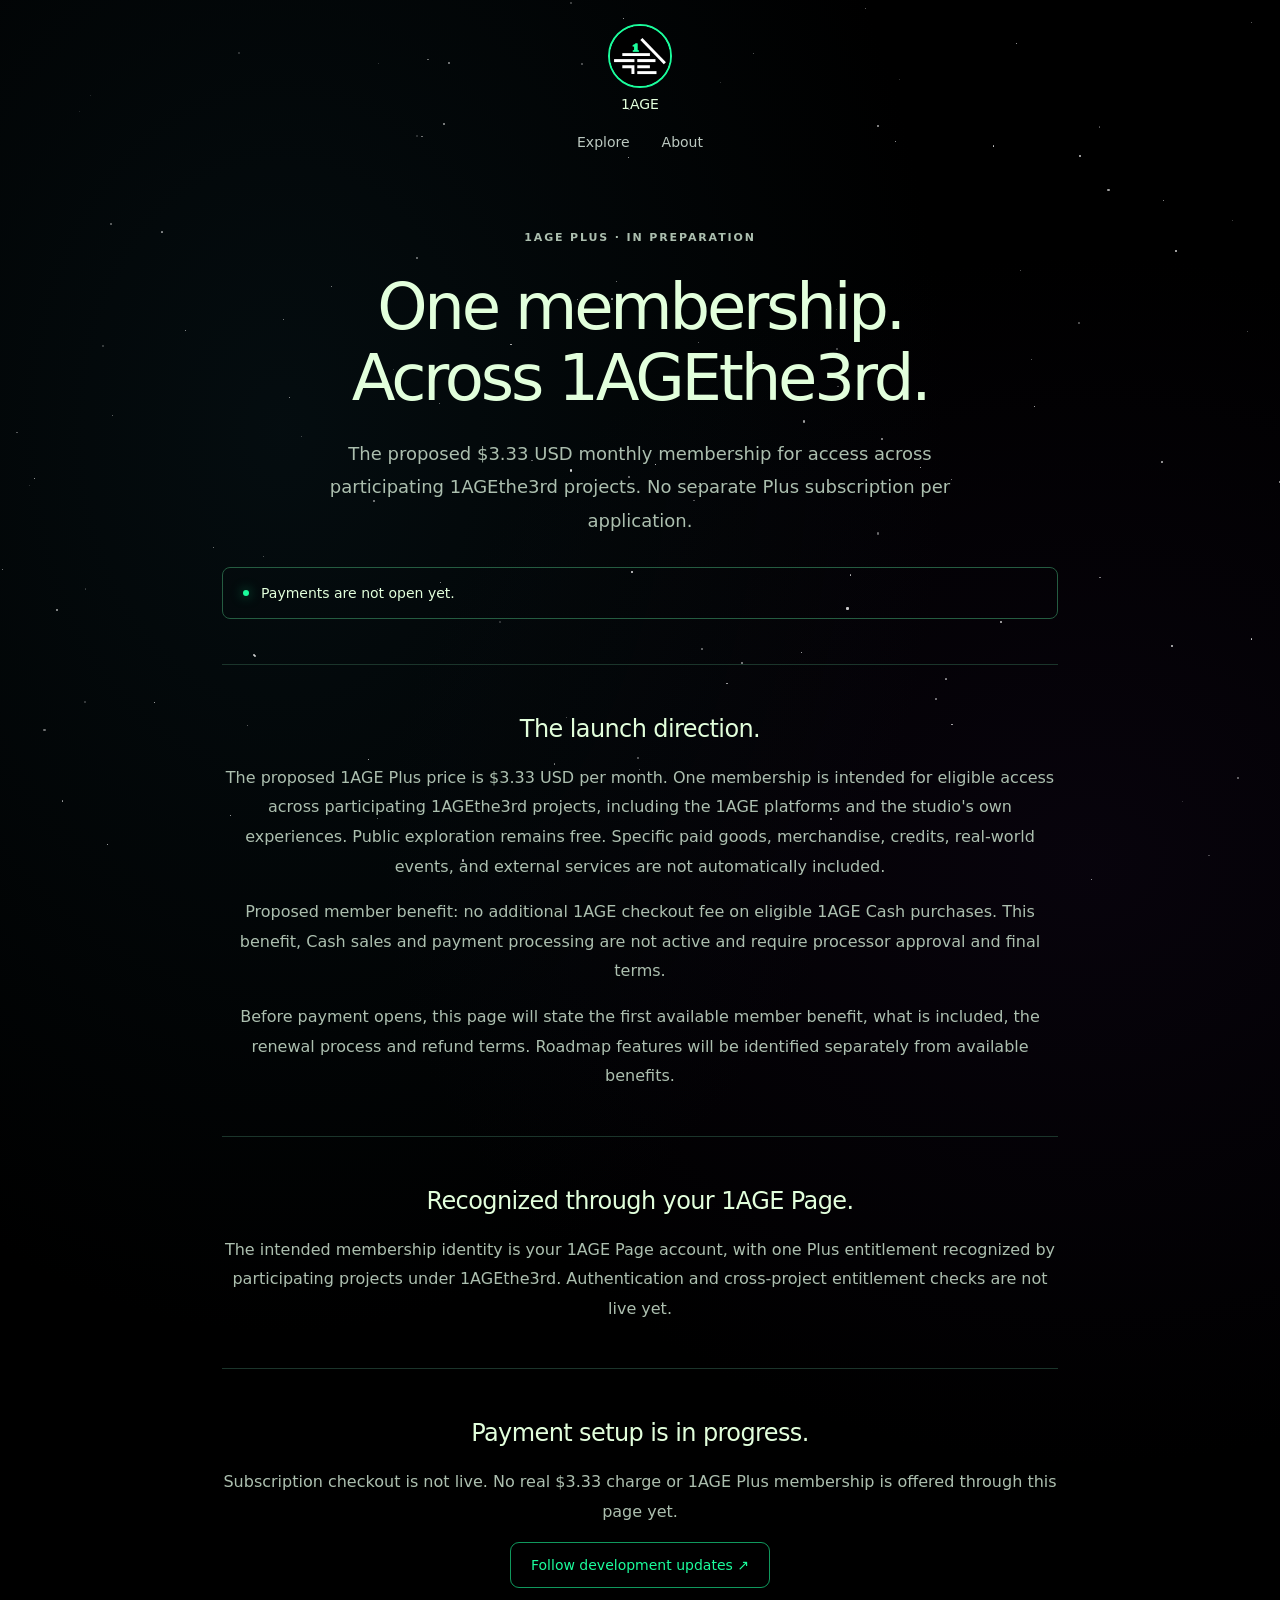
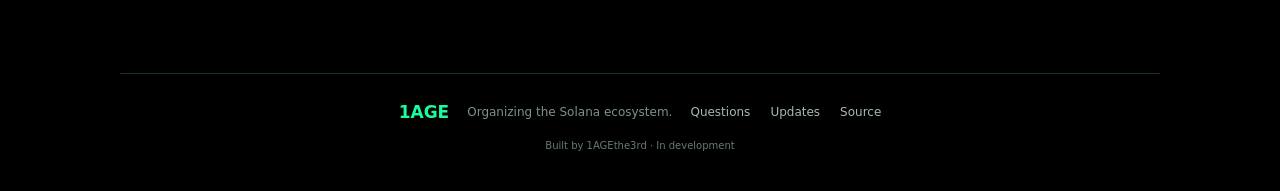
==== commit e364c85d: "Align studio membership page with $3.33 universal 1AGEthe3rd Plus access" ====
--- a/plus/index.html
+++ b/plus/index.html
@@ -1,15 +1,15 @@
 <!doctype html>
 <html lang="en"><head><meta charset="utf-8"><meta name="viewport" content="width=device-width,initial-scale=1">
 <!-- 1AGE release: cosmic-console-20261019-r1 -->
-<title>AGE</title><meta name="description" content="Learn about the planned 1AGE Plus membership, its $1 USDC pricing direction, and what will be published before payments open."><meta name="theme-color" content="#000000">
+<title>AGE</title><meta name="description" content="Learn about the planned 1AGE Plus membership, the proposed $3.33 USD monthly membership across 1AGEthe3rd projects, and what will be published before payments open."><meta name="theme-color" content="#000000">
 <link rel="canonical" href="https://1age.com/plus/"><meta property="og:type" content="website"><meta property="og:site_name" content="1AGE">
-<meta property="og:title" content="1AGE Plus — Membership in preparation"><meta property="og:description" content="Learn about the planned 1AGE Plus membership, its $1 USDC pricing direction, and what will be published before payments open."><meta property="og:url" content="https://1age.com/plus/">
+<meta property="og:title" content="1AGE Plus — Membership in preparation"><meta property="og:description" content="Learn about the planned 1AGE Plus membership, the proposed $3.33 USD monthly membership across 1AGEthe3rd projects, and what will be published before payments open."><meta property="og:url" content="https://1age.com/plus/">
 <meta property="og:image" content="https://1age.com/assets/1age-logo.png"><meta property="og:image:alt" content="1AGE logo"><meta name="twitter:card" content="summary">
 <link rel="stylesheet" href="/style.css?v=console-r1">
-<script type="application/ld+json">{"@context":"https://schema.org","@graph":[{"@type":"Organization","@id":"https://1age.com/#publisher","name":"1AGEthe3rd","url":"https://1age.com/about/","logo":"https://1age.com/assets/1age-logo.png","sameAs":["https://github.com/1AGEthe3rd"]},{"@type":"WebSite","@id":"https://1age.com/#website","name":"1AGE","alternateName":"1AGE.com","url":"https://1age.com/","description":"A discovery platform organizing the Solana ecosystem.","publisher":{"@id":"https://1age.com/#publisher"}},{"@type":"WebPage","@id":"https://1age.com/plus/#page","url":"https://1age.com/plus/","name":"1AGE Plus \u2014 Membership in preparation","description":"Learn about the planned 1AGE Plus membership, its $1 USDC pricing direction, and what will be published before payments open.","isPartOf":{"@id":"https://1age.com/#website"}}]}</script><link rel="stylesheet" href="/orbit-home.css?v=console-r1"><link rel="icon" href="/favicon.ico" sizes="16x16 32x32 48x48 64x64"><link rel="icon" type="image/png" sizes="96x96" href="/assets/favicon-1-96.png"><link rel="icon" type="image/svg+xml" sizes="any" href="/assets/favicon-1.svg?v=20261021"><link rel="apple-touch-icon" sizes="180x180" href="/assets/apple-touch-icon-1.png"></head>
+<script type="application/ld+json">{"@context":"https://schema.org","@graph":[{"@type":"Organization","@id":"https://1age.com/#publisher","name":"1AGEthe3rd","url":"https://1age.com/about/","logo":"https://1age.com/assets/1age-logo.png","sameAs":["https://github.com/1AGEthe3rd"]},{"@type":"WebSite","@id":"https://1age.com/#website","name":"1AGE","alternateName":"1AGE.com","url":"https://1age.com/","description":"A discovery platform organizing the Solana ecosystem.","publisher":{"@id":"https://1age.com/#publisher"}},{"@type":"WebPage","@id":"https://1age.com/plus/#page","url":"https://1age.com/plus/","name":"1AGE Plus \u2014 Membership in preparation","description":"Learn about the planned 1AGE Plus membership, the proposed $3.33 USD monthly membership across 1AGEthe3rd projects, and what will be published before payments open.","isPartOf":{"@id":"https://1age.com/#website"}}]}</script><link rel="stylesheet" href="/orbit-home.css?v=console-r1"><link rel="icon" href="/favicon.ico" sizes="16x16 32x32 48x48 64x64"><link rel="icon" type="image/png" sizes="96x96" href="/assets/favicon-1-96.png"><link rel="icon" type="image/svg+xml" sizes="any" href="/assets/favicon-1.svg?v=20261021"><link rel="apple-touch-icon" sizes="180x180" href="/assets/apple-touch-icon-1.png"></head>
 <body class="content-page"><a class="skip" href="#main">Skip to content</a><div class="starfield" aria-hidden="true"></div>
 <header class="site-header"><div class="header-hub"><div class="header-wings" id="header-wings" hidden></div><button class="brand" type="button" aria-label="1AGE menu" aria-expanded="false" aria-controls="header-wings"><span class="brand-circle"><img src="/assets/1age-logo.svg" alt="" width="84" height="84"></span><span class="brand-name">1AGE</span></button></div>
 <nav aria-label="Main navigation"><a href="/ecosystem/">Explore</a><a href="/about/">About</a></nav></header>
-<main id="main" class="article"><p class="eyebrow">1AGE PLUS · IN PREPARATION</p><h1>One membership.<br>Across 1AGE.</h1><p class="lead">A shared membership designed to connect benefits across the 1AGE ecosystem.</p><div class="membership-status"><span class="signal-dot"></span>Payments are not open yet.</div><section><h2>The launch direction.</h2><p>The planned starting price is $1 per month when paid in USDC on Solana. Card payments are also planned, with pricing to be confirmed.</p><p>Before payment opens, this page will state the first available member benefit, what is included, the renewal process and refund terms. Roadmap features will be identified separately from available benefits.</p></section><section><h2>Recognized through your 1AGE Page.</h2><p>The intended membership identity is your 1AGE Page account, with Plus status recognized inside participating 1AGE projects.</p></section><section><h2>Checkout belongs at 1AGE Exchange.</h2><p>The planned payment destination is <strong>1age.exchange/plus</strong>. Checkout is not live. No payment address is published here.</p></section><a class="button" href="/updates/">Follow development updates ↗</a></main>
+<main id="main" class="article"><p class="eyebrow">1AGE PLUS · IN PREPARATION</p><h1>One membership.<br>Across 1AGEthe3rd.</h1><p class="lead">The proposed $3.33 USD monthly membership for access across participating 1AGEthe3rd projects. No separate Plus subscription per application.</p><div class="membership-status"><span class="signal-dot"></span>Payments are not open yet.</div><section><h2>The launch direction.</h2><p>The proposed 1AGE Plus price is $3.33 USD per month. One membership is intended for eligible access across participating 1AGEthe3rd projects, including the 1AGE platforms and the studio's own experiences. Public exploration remains free. Specific paid goods, merchandise, credits, real-world events, and external services are not automatically included.</p><p>Proposed member benefit: no additional 1AGE checkout fee on eligible 1AGE Cash purchases. This benefit, Cash sales and payment processing are not active and require processor approval and final terms.</p><p>Before payment opens, this page will state the first available member benefit, what is included, the renewal process and refund terms. Roadmap features will be identified separately from available benefits.</p></section><section><h2>Recognized through your 1AGE Page.</h2><p>The intended membership identity is your 1AGE Page account, with one Plus entitlement recognized by participating projects under 1AGEthe3rd. Authentication and cross-project entitlement checks are not live yet.</p></section><section><h2>Payment setup is in progress.</h2><p>Subscription checkout is not live. No real $3.33 charge or 1AGE Plus membership is offered through this page yet.</p></section><a class="button" href="/updates/">Follow development updates ↗</a></main>
 <footer><a href="/">1AGE</a><span>Organizing the Solana ecosystem.</span><nav aria-label="Footer"><a href="/faq/">Questions</a><a href="/updates/">Updates</a><a href="https://github.com/1AGEthe3rd/1age" rel="noopener noreferrer">Source</a></nav><small>Built by 1AGEthe3rd · In development</small></footer>
 <script src="/world.js?v=console-r1" defer></script><script src="/home-controls.js?v=console-r1" defer></script></body></html>
--- a/orbit-home.css
+++ b/orbit-home.css
@@ -99,3 +99,10 @@
 
 .pop-circle svg{width:62%;height:62%;fill:none;stroke:currentColor}
 @media(max-height:600px) and (orientation:landscape){.project-planet[data-concealed="true"]{visibility:hidden;pointer-events:none}.home-screen .header-wings{background:#000e;min-height:85px}}
+
+/* 1AGEthe3rd Build 001: studio branding */
+.home-screen .brand-circle{background:#000;border-color:#1bfd9c;overflow:hidden}
+.home-screen .brand-circle img{width:100%;height:100%;object-fit:contain;border-radius:50%;background:#000}
+.home-screen .brand-name{font-size:clamp(11px,1.5vw,15px);margin-top:1px;letter-spacing:.025em}
+/* ME is matched by its visible text/accessible label without changing other controls. */
+.me-signal-green{background:#1bfd9c!important;color:#000!important;border-color:#1bfd9c!important}
